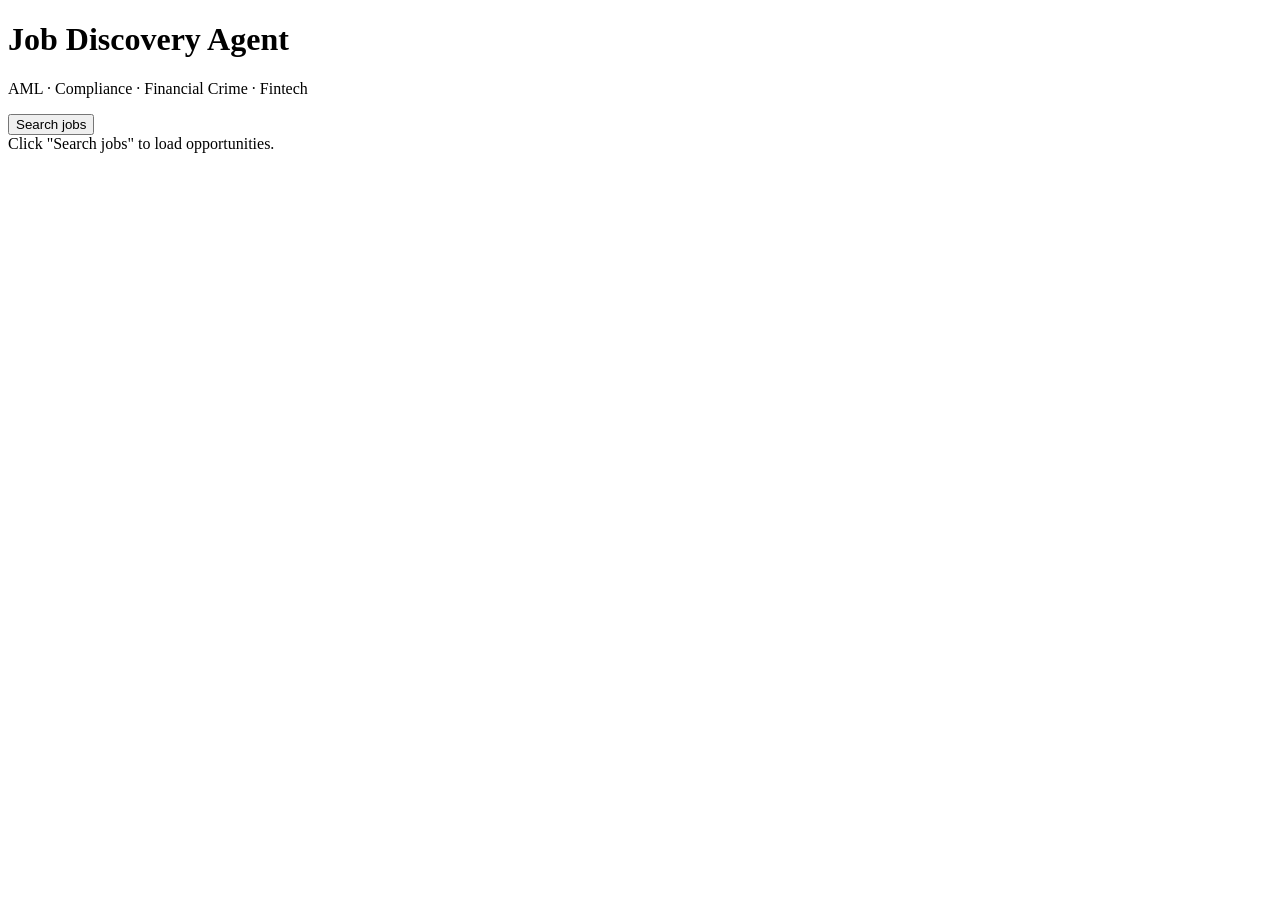
==== job-discovery-agent 2/static/index.html @ 37ac148c "Add files via upload" ====
<!DOCTYPE html>
<html lang="en">
<head>
  <meta charset="UTF-8">
  <meta name="viewport" content="width=device-width, initial-scale=1.0">
  <title>Job Discovery Agent</title>
  <link rel="stylesheet" href="/static/styles.css">
</head>
<body>
  <header>
    <h1>Job Discovery Agent</h1>
    <p>AML · Compliance · Financial Crime · Fintech</p>
  </header>

  <main>
    <section class="toolbar">
      <button id="searchButton">Search jobs</button>
      <span id="status"></span>
    </section>

    <section id="jobs" class="jobs-grid">
      Click "Search jobs" to load opportunities.
    </section>
  </main>

  <template id="job-template">
    <article class="job-card">
      <div class="job-top">
        <span class="score"></span>
        <span class="source"></span>
      </div>
      <h2 class="title"></h2>
      <h3 class="company"></h3>
      <p class="meta location"></p>
      <p class="meta country"></p>
      <p class="description"></p>
      <a class="link" target="_blank" rel="noopener noreferrer">View job</a>
    </article>
  </template>

  <script src="/static/app.js"></script>
</body>
</html>
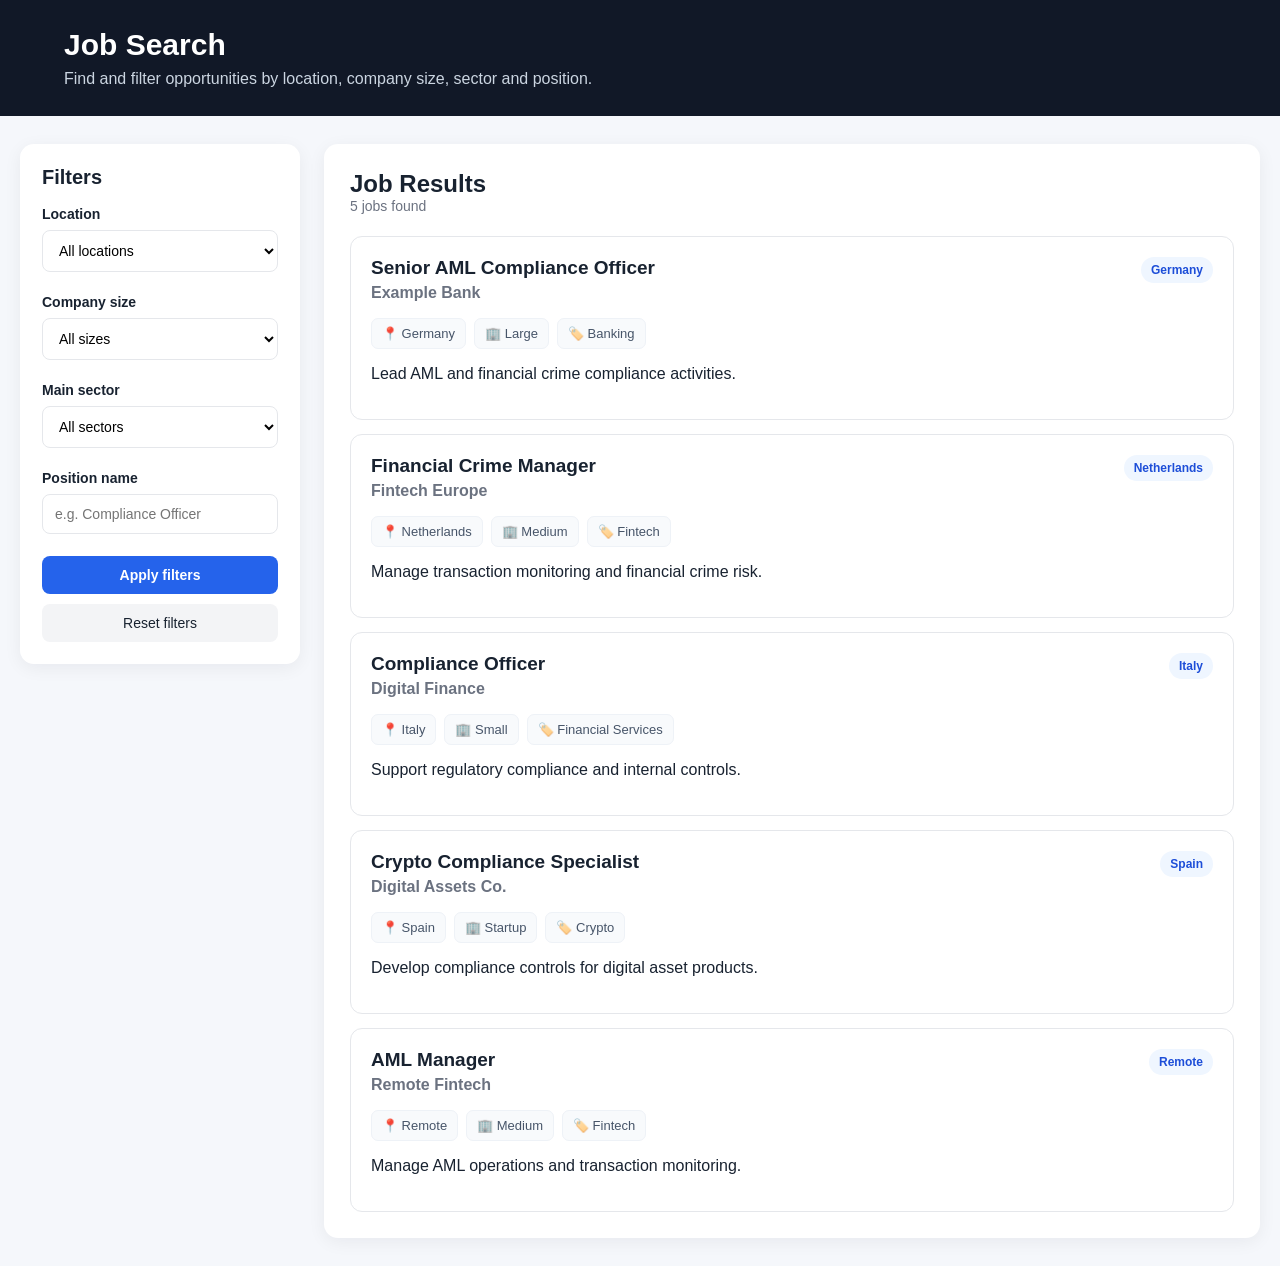
==== commit 9bff4c30: "Add files via upload" ====
--- a/job-discovery-agent 2/static/index.html
+++ b/job-discovery-agent 2/static/index.html
@@ -3,41 +3,367 @@
 <head>
   <meta charset="UTF-8">
   <meta name="viewport" content="width=device-width, initial-scale=1.0">
-  <title>Job Discovery Agent</title>
-  <link rel="stylesheet" href="/static/styles.css">
+  <title>Job Search Results</title>
+  <style>
+    :root {
+      --bg: #f5f7fb;
+      --panel: #ffffff;
+      --text: #182230;
+      --muted: #6b7280;
+      --line: #e5e7eb;
+      --primary: #2563eb;
+      --primary-dark: #1d4ed8;
+      --chip: #eff6ff;
+    }
+
+    * { box-sizing: border-box; }
+
+    body {
+      margin: 0;
+      font-family: Inter, Arial, sans-serif;
+      background: var(--bg);
+      color: var(--text);
+    }
+
+    header {
+      background: #111827;
+      color: white;
+      padding: 28px 5%;
+    }
+
+    header h1 { margin: 0 0 8px; font-size: 30px; }
+    header p { margin: 0; color: #cbd5e1; }
+
+    .layout {
+      max-width: 1400px;
+      margin: 0 auto;
+      padding: 28px 20px;
+      display: grid;
+      grid-template-columns: 280px 1fr;
+      gap: 24px;
+    }
+
+    .filters, .results-panel {
+      background: var(--panel);
+      border-radius: 14px;
+      box-shadow: 0 4px 18px rgba(15, 23, 42, .06);
+    }
+
+    .filters {
+      padding: 22px;
+      height: fit-content;
+      position: sticky;
+      top: 20px;
+    }
+
+    .filters h2 { margin-top: 0; font-size: 20px; }
+
+    .filter-group { margin: 0 0 22px; }
+
+    .filter-group label {
+      display: block;
+      font-weight: 700;
+      font-size: 14px;
+      margin-bottom: 8px;
+    }
+
+    input, select {
+      width: 100%;
+      padding: 11px 12px;
+      border: 1px solid var(--line);
+      border-radius: 8px;
+      background: white;
+      font-size: 14px;
+    }
+
+    input:focus, select:focus {
+      outline: 2px solid #bfdbfe;
+      border-color: var(--primary);
+    }
+
+    button {
+      border: 0;
+      border-radius: 8px;
+      padding: 11px 14px;
+      font-size: 14px;
+      cursor: pointer;
+    }
+
+    .search-btn {
+      width: 100%;
+      background: var(--primary);
+      color: white;
+      font-weight: 700;
+      margin-bottom: 10px;
+    }
+
+    .search-btn:hover { background: var(--primary-dark); }
+
+    .reset-btn {
+      width: 100%;
+      background: #f3f4f6;
+      color: var(--text);
+    }
+
+    .results-panel { padding: 26px; }
+
+    .results-header {
+      display: flex;
+      justify-content: space-between;
+      align-items: center;
+      gap: 20px;
+      margin-bottom: 22px;
+    }
+
+    .results-header h2 { margin: 0; }
+
+    .count { color: var(--muted); font-size: 14px; }
+
+    .job-list {
+      display: grid;
+      gap: 14px;
+    }
+
+    .job-card {
+      border: 1px solid var(--line);
+      border-radius: 12px;
+      padding: 20px;
+      transition: .2s ease;
+    }
+
+    .job-card:hover {
+      border-color: #93c5fd;
+      box-shadow: 0 6px 20px rgba(37, 99, 235, .08);
+    }
+
+    .job-top {
+      display: flex;
+      justify-content: space-between;
+      gap: 20px;
+    }
+
+    .job-title {
+      margin: 0 0 5px;
+      font-size: 19px;
+    }
+
+    .company {
+      margin: 0;
+      color: var(--muted);
+      font-weight: 600;
+    }
+
+    .badge {
+      background: var(--chip);
+      color: var(--primary-dark);
+      padding: 6px 10px;
+      border-radius: 999px;
+      height: fit-content;
+      font-size: 12px;
+      font-weight: 700;
+      white-space: nowrap;
+    }
+
+    .job-meta {
+      display: flex;
+      flex-wrap: wrap;
+      gap: 8px;
+      margin: 16px 0;
+    }
+
+    .meta {
+      background: #f8fafc;
+      border: 1px solid #eef2f7;
+      padding: 7px 10px;
+      border-radius: 7px;
+      font-size: 13px;
+      color: #475569;
+    }
+
+    .empty {
+      padding: 40px;
+      text-align: center;
+      color: var(--muted);
+    }
+
+    @media (max-width: 850px) {
+      .layout { grid-template-columns: 1fr; }
+      .filters { position: static; }
+    }
+  </style>
 </head>
 <body>
-  <header>
-    <h1>Job Discovery Agent</h1>
-    <p>AML · Compliance · Financial Crime · Fintech</p>
-  </header>
-
-  <main>
-    <section class="toolbar">
-      <button id="searchButton">Search jobs</button>
-      <span id="status"></span>
-    </section>
-
-    <section id="jobs" class="jobs-grid">
-      Click "Search jobs" to load opportunities.
-    </section>
+
+<header>
+  <h1>Job Search</h1>
+  <p>Find and filter opportunities by location, company size, sector and position.</p>
+</header>
+
+<div class="layout">
+  <aside class="filters">
+    <h2>Filters</h2>
+
+    <div class="filter-group">
+      <label for="location">Location</label>
+      <select id="location">
+        <option value="">All locations</option>
+        <option value="Italy">Italy</option>
+        <option value="Germany">Germany</option>
+        <option value="Netherlands">Netherlands</option>
+        <option value="Spain">Spain</option>
+        <option value="Remote">Remote</option>
+      </select>
+    </div>
+
+    <div class="filter-group">
+      <label for="companySize">Company size</label>
+      <select id="companySize">
+        <option value="">All sizes</option>
+        <option value="Startup">Startup (1-50)</option>
+        <option value="Small">Small (51-200)</option>
+        <option value="Medium">Medium (201-1000)</option>
+        <option value="Large">Large (1000+)</option>
+      </select>
+    </div>
+
+    <div class="filter-group">
+      <label for="sector">Main sector</label>
+      <select id="sector">
+        <option value="">All sectors</option>
+        <option value="Fintech">Fintech</option>
+        <option value="Banking">Banking</option>
+        <option value="Compliance">Compliance</option>
+        <option value="Financial Services">Financial Services</option>
+        <option value="Crypto">Crypto / Digital Assets</option>
+        <option value="Technology">Technology</option>
+      </select>
+    </div>
+
+    <div class="filter-group">
+      <label for="position">Position name</label>
+      <input id="position" type="text" placeholder="e.g. Compliance Officer">
+    </div>
+
+    <button class="search-btn" onclick="applyFilters()">Apply filters</button>
+    <button class="reset-btn" onclick="resetFilters()">Reset filters</button>
+  </aside>
+
+  <main class="results-panel">
+    <div class="results-header">
+      <div>
+        <h2>Job Results</h2>
+        <div class="count" id="count"></div>
+      </div>
+    </div>
+
+    <section class="job-list" id="jobList"></section>
   </main>
-
-  <template id="job-template">
+</div>
+
+<script>
+const jobs = [
+  {
+    title: "Senior AML Compliance Officer",
+    company: "Example Bank",
+    location: "Germany",
+    size: "Large",
+    sector: "Banking",
+    description: "Lead AML and financial crime compliance activities."
+  },
+  {
+    title: "Financial Crime Manager",
+    company: "Fintech Europe",
+    location: "Netherlands",
+    size: "Medium",
+    sector: "Fintech",
+    description: "Manage transaction monitoring and financial crime risk."
+  },
+  {
+    title: "Compliance Officer",
+    company: "Digital Finance",
+    location: "Italy",
+    size: "Small",
+    sector: "Financial Services",
+    description: "Support regulatory compliance and internal controls."
+  },
+  {
+    title: "Crypto Compliance Specialist",
+    company: "Digital Assets Co.",
+    location: "Spain",
+    size: "Startup",
+    sector: "Crypto",
+    description: "Develop compliance controls for digital asset products."
+  },
+  {
+    title: "AML Manager",
+    company: "Remote Fintech",
+    location: "Remote",
+    size: "Medium",
+    sector: "Fintech",
+    description: "Manage AML operations and transaction monitoring."
+  }
+];
+
+function renderJobs(items) {
+  const list = document.getElementById("jobList");
+  const count = document.getElementById("count");
+
+  count.textContent = `${items.length} job${items.length === 1 ? "" : "s"} found`;
+
+  if (!items.length) {
+    list.innerHTML = `<div class="empty">No jobs match your current filters.</div>`;
+    return;
+  }
+
+  list.innerHTML = items.map(job => `
     <article class="job-card">
       <div class="job-top">
-        <span class="score"></span>
-        <span class="source"></span>
+        <div>
+          <h3 class="job-title">${job.title}</h3>
+          <p class="company">${job.company}</p>
+        </div>
+        <span class="badge">${job.location}</span>
       </div>
-      <h2 class="title"></h2>
-      <h3 class="company"></h3>
-      <p class="meta location"></p>
-      <p class="meta country"></p>
-      <p class="description"></p>
-      <a class="link" target="_blank" rel="noopener noreferrer">View job</a>
+
+      <div class="job-meta">
+        <span class="meta">📍 ${job.location}</span>
+        <span class="meta">🏢 ${job.size}</span>
+        <span class="meta">🏷️ ${job.sector}</span>
+      </div>
+
+      <p>${job.description}</p>
     </article>
-  </template>
-
-  <script src="/static/app.js"></script>
+  `).join("");
+}
+
+function applyFilters() {
+  const location = document.getElementById("location").value;
+  const size = document.getElementById("companySize").value;
+  const sector = document.getElementById("sector").value;
+  const position = document.getElementById("position").value.trim().toLowerCase();
+
+  const filtered = jobs.filter(job => {
+    const locationMatch = !location || job.location === location;
+    const sizeMatch = !size || job.size === size;
+    const sectorMatch = !sector || job.sector === sector;
+    const positionMatch = !position || job.title.toLowerCase().includes(position);
+
+    return locationMatch && sizeMatch && sectorMatch && positionMatch;
+  });
+
+  renderJobs(filtered);
+}
+
+function resetFilters() {
+  document.getElementById("location").value = "";
+  document.getElementById("companySize").value = "";
+  document.getElementById("sector").value = "";
+  document.getElementById("position").value = "";
+  renderJobs(jobs);
+}
+
+renderJobs(jobs);
+</script>
+
 </body>
 </html>
